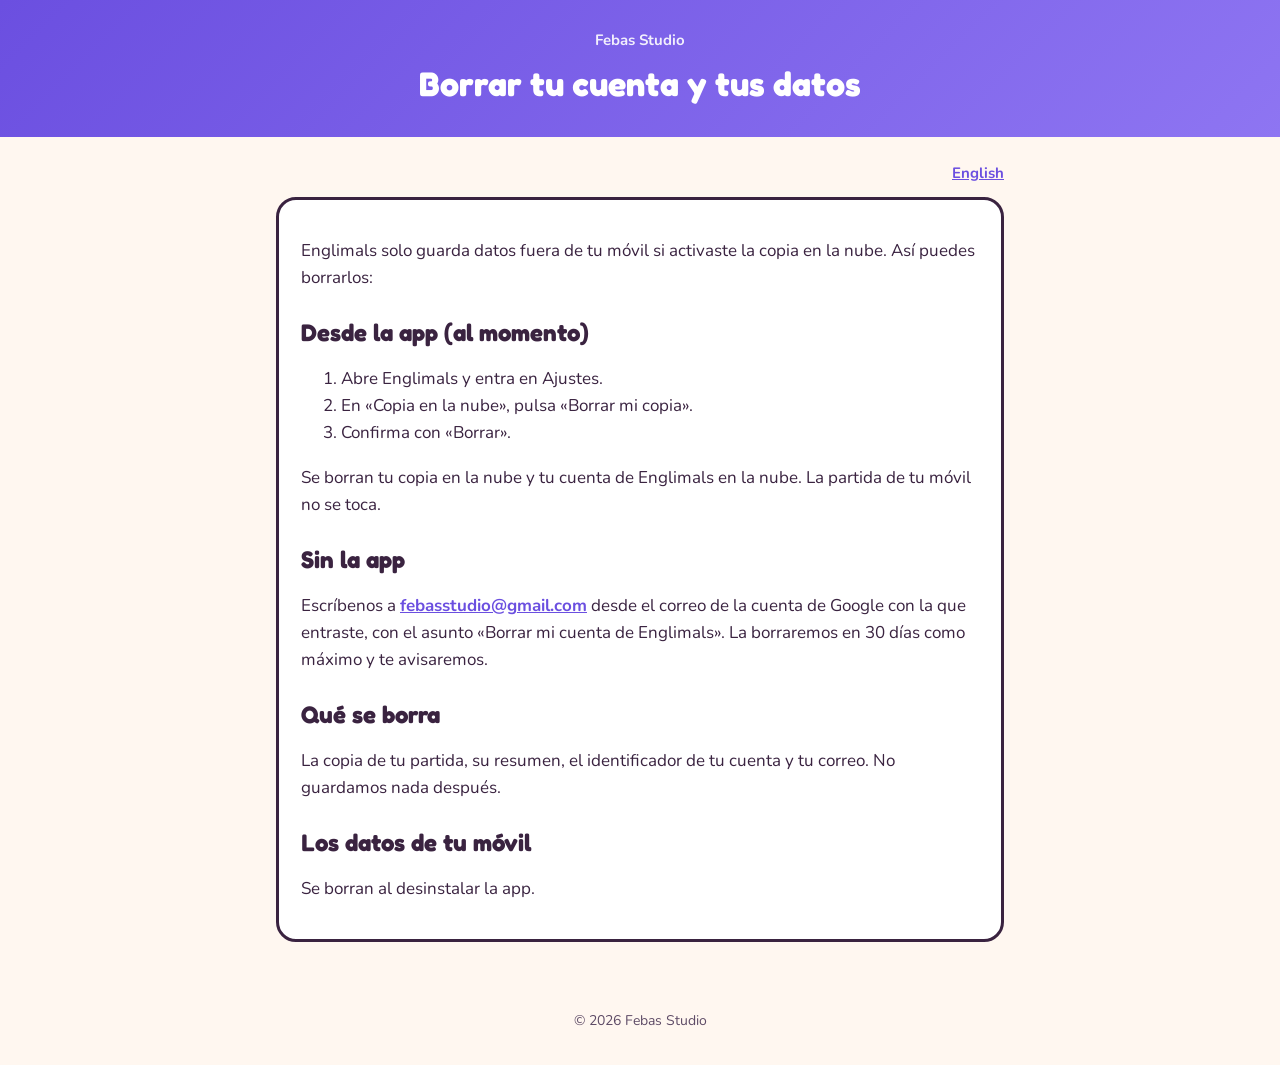
==== englimals/borrar-cuenta.html @ ffee503f "Web de Febas Studio: páginas de Englimals (privacidad, términos, borrar cuenta, soporte) Co-Authored" ====
<!doctype html>
<html lang="es">
<head>
<meta charset="utf-8">
<meta name="viewport" content="width=device-width, initial-scale=1">
<title>Borrar tu cuenta · Englimals</title>
<link rel="preconnect" href="https://fonts.googleapis.com">
<link rel="stylesheet" href="https://fonts.googleapis.com/css2?family=Fredoka:wght@600&family=Nunito:wght@400;700&display=swap">
<link rel="stylesheet" href="../estilo.css">
</head>
<body>
<header>
<a class="estudio" href="../index.html">Febas Studio</a>

<h1>Borrar tu cuenta y tus datos</h1>
</header>
<main>
<p class="idioma"><a href="en/delete-account.html">English</a></p>
<div class="tarjeta">
<p>Englimals solo guarda datos fuera de tu móvil si activaste la copia en la nube. Así puedes borrarlos:</p>
<h2>Desde la app (al momento)</h2>
<ol>
<li>Abre Englimals y entra en Ajustes.</li>
<li>En «Copia en la nube», pulsa «Borrar mi copia».</li>
<li>Confirma con «Borrar».</li>
</ol>
<p>Se borran tu copia en la nube y tu cuenta de Englimals en la nube. La partida de tu móvil no se toca.</p>
<h2>Sin la app</h2>
<p>Escríbenos a <a href="mailto:febasstudio@gmail.com">febasstudio@gmail.com</a> desde el correo de la cuenta de Google con la que entraste, con el asunto «Borrar mi cuenta de Englimals». La borraremos en 30 días como máximo y te avisaremos.</p>
<h2>Qué se borra</h2>
<p>La copia de tu partida, su resumen, el identificador de tu cuenta y tu correo. No guardamos nada después.</p>
<h2>Los datos de tu móvil</h2>
<p>Se borran al desinstalar la app.</p>
</div>
</main>
<footer>© 2026 Febas Studio</footer>
</body>
</html>
---- estilo.css ----
:root {
  --morado: #6B4FE0;
  --morado-claro: #8E75F2;
  --tinta: #3A2340;
  --tinta-suave: #5E4B66;
  --fondo: #FFF7F0;
  --tarjeta: #FFFFFF;
  --borde: #3A2340;
}
@media (prefers-color-scheme: dark) {
  :root {
    --tinta: #F3ECFF;
    --tinta-suave: #CBBFE0;
    --fondo: #1D1626;
    --tarjeta: #2A2135;
    --borde: #B9A8E8;
  }
}
* { box-sizing: border-box; }
body {
  margin: 0;
  background: var(--fondo);
  color: var(--tinta);
  font: 17px/1.6 "Nunito", system-ui, -apple-system, "Segoe UI", sans-serif;
}
header {
  background: linear-gradient(135deg, var(--morado), var(--morado-claro));
  color: #fff;
  padding: 28px 16px 32px;
  text-align: center;
}
header a { color: #fff; text-decoration: none; }
header .estudio { display: block; font-size: 15px; opacity: .9; margin-bottom: 12px; }
h1, h2, h3 { font-family: "Fredoka", "Nunito", system-ui, sans-serif; line-height: 1.2; }
header h1 { margin: 8px 0 0; font-size: 34px; }
main { max-width: 760px; margin: 0 auto; padding: 24px 16px 48px; }
.tarjeta {
  background: var(--tarjeta);
  border: 3px solid var(--borde);
  border-radius: 20px;
  padding: 20px 22px;
  margin: 0 0 20px;
}
h2 { font-size: 24px; margin: 28px 0 8px; }
.tarjeta h2:first-child { margin-top: 0; }
a { color: var(--morado); font-weight: 700; }
@media (prefers-color-scheme: dark) { a { color: #B9A8E8; } }
.fecha, .idioma { color: var(--tinta-suave); font-size: 15px; }
.idioma { text-align: right; margin: 0 0 12px; }
ul.enlaces { list-style: none; padding: 0; margin: 0; }
ul.enlaces li { margin: 10px 0; }
img.icono { width: 96px; height: 96px; border-radius: 22px; border: 3px solid #fff; }
footer { text-align: center; color: var(--tinta-suave); font-size: 14px; padding: 0 16px 32px; }
table { border-collapse: collapse; width: 100%; font-size: 15px; }
th, td { text-align: left; padding: 8px; border-bottom: 1px solid var(--tinta-suave); vertical-align: top; }
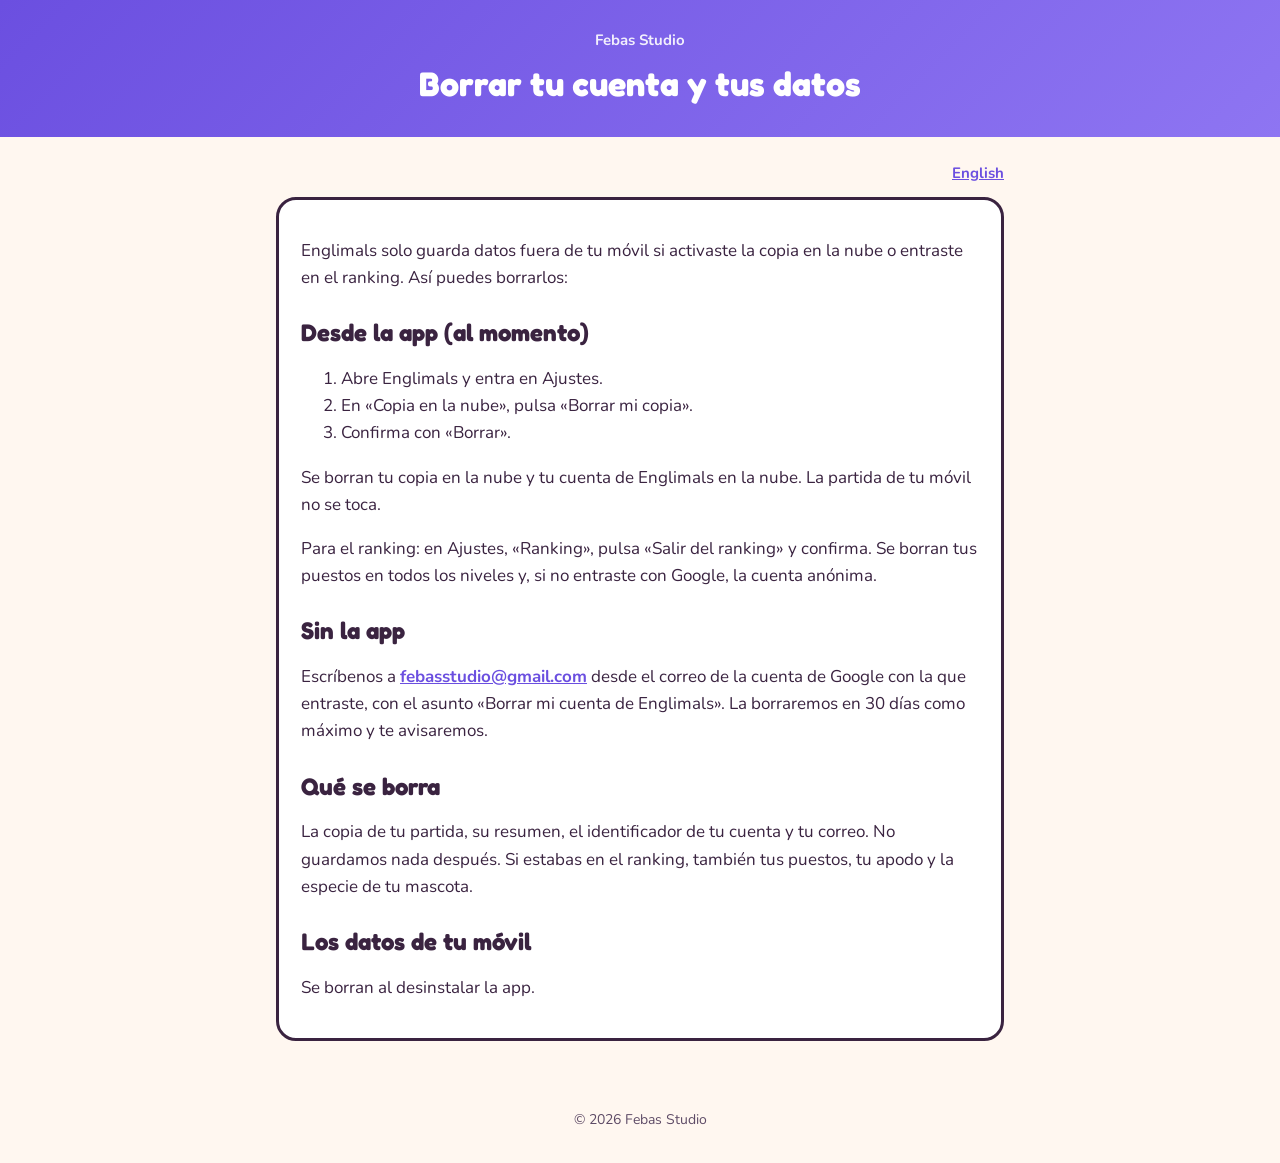
==== commit c9cf41d8: "Englimals: ranking del modo sin fin en la política de privacidad y en borrar la cuenta Co-Authored-B" ====
--- a/englimals/borrar-cuenta.html
+++ b/englimals/borrar-cuenta.html
@@ -17,7 +17,7 @@
 <main>
 <p class="idioma"><a href="en/delete-account.html">English</a></p>
 <div class="tarjeta">
-<p>Englimals solo guarda datos fuera de tu móvil si activaste la copia en la nube. Así puedes borrarlos:</p>
+<p>Englimals solo guarda datos fuera de tu móvil si activaste la copia en la nube o entraste en el ranking. Así puedes borrarlos:</p>
 <h2>Desde la app (al momento)</h2>
 <ol>
 <li>Abre Englimals y entra en Ajustes.</li>
@@ -25,10 +25,11 @@
 <li>Confirma con «Borrar».</li>
 </ol>
 <p>Se borran tu copia en la nube y tu cuenta de Englimals en la nube. La partida de tu móvil no se toca.</p>
+<p>Para el ranking: en Ajustes, «Ranking», pulsa «Salir del ranking» y confirma. Se borran tus puestos en todos los niveles y, si no entraste con Google, la cuenta anónima.</p>
 <h2>Sin la app</h2>
 <p>Escríbenos a <a href="mailto:febasstudio@gmail.com">febasstudio@gmail.com</a> desde el correo de la cuenta de Google con la que entraste, con el asunto «Borrar mi cuenta de Englimals». La borraremos en 30 días como máximo y te avisaremos.</p>
 <h2>Qué se borra</h2>
-<p>La copia de tu partida, su resumen, el identificador de tu cuenta y tu correo. No guardamos nada después.</p>
+<p>La copia de tu partida, su resumen, el identificador de tu cuenta y tu correo. No guardamos nada después. Si estabas en el ranking, también tus puestos, tu apodo y la especie de tu mascota.</p>
 <h2>Los datos de tu móvil</h2>
 <p>Se borran al desinstalar la app.</p>
 </div>
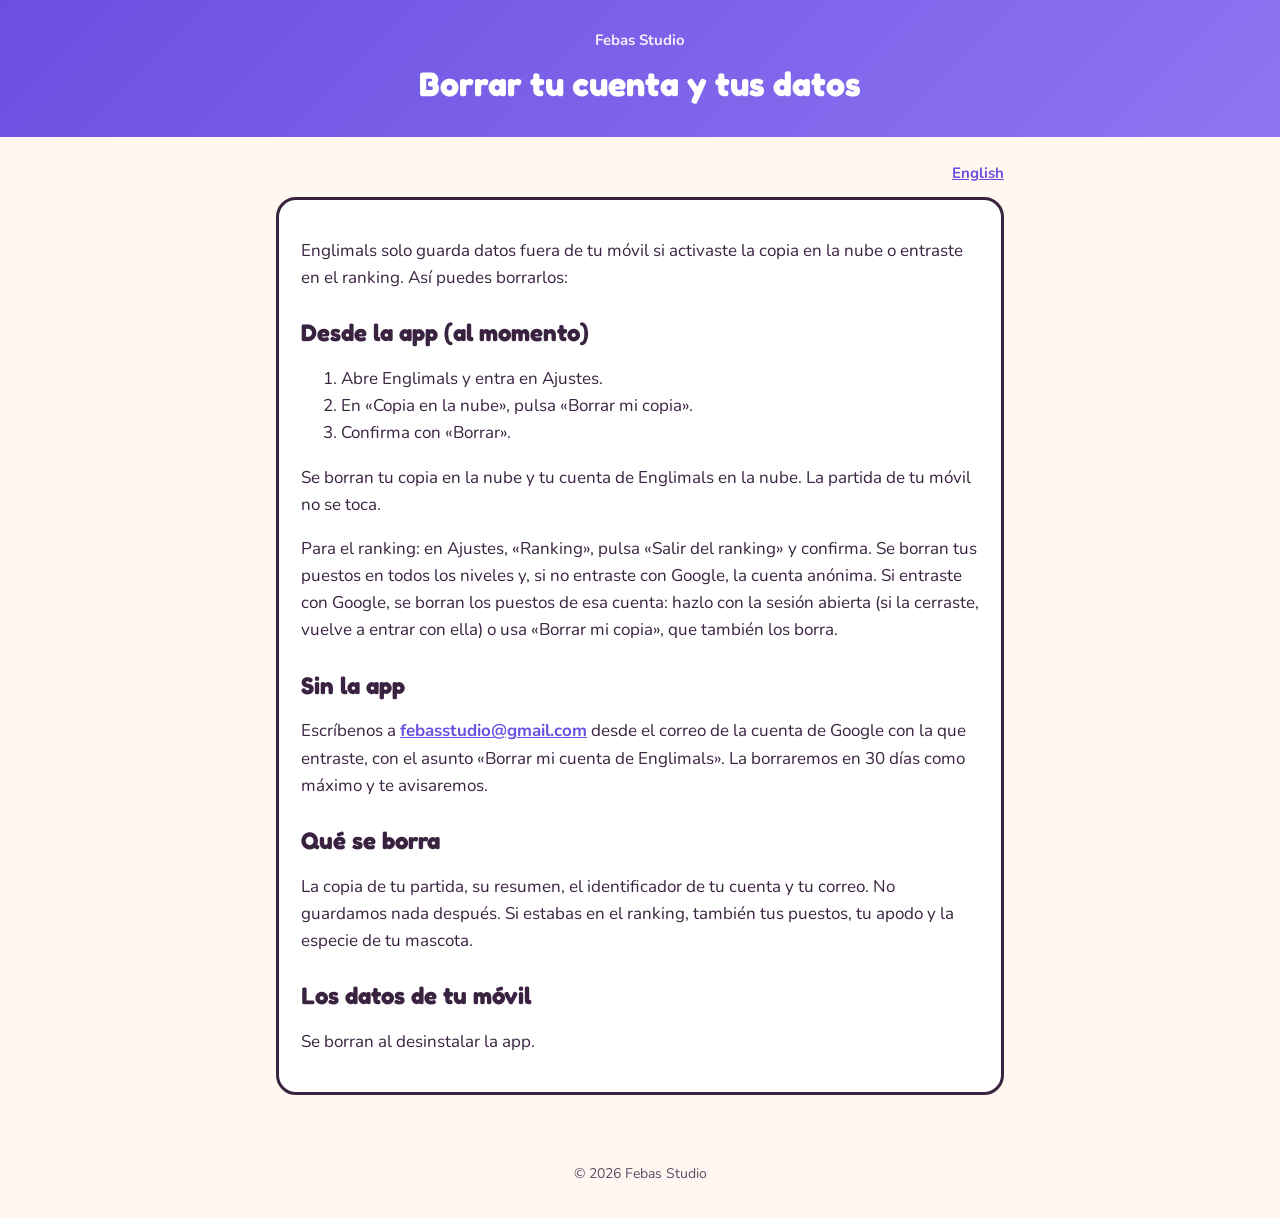
==== commit dc87116c: "Englimals: el ranking se guarda con el id de la cuenta (anónima o de Google) y qué pasa al cerrar la" ====
--- a/englimals/borrar-cuenta.html
+++ b/englimals/borrar-cuenta.html
@@ -25,7 +25,7 @@
 <li>Confirma con «Borrar».</li>
 </ol>
 <p>Se borran tu copia en la nube y tu cuenta de Englimals en la nube. La partida de tu móvil no se toca.</p>
-<p>Para el ranking: en Ajustes, «Ranking», pulsa «Salir del ranking» y confirma. Se borran tus puestos en todos los niveles y, si no entraste con Google, la cuenta anónima.</p>
+<p>Para el ranking: en Ajustes, «Ranking», pulsa «Salir del ranking» y confirma. Se borran tus puestos en todos los niveles y, si no entraste con Google, la cuenta anónima. Si entraste con Google, se borran los puestos de esa cuenta: hazlo con la sesión abierta (si la cerraste, vuelve a entrar con ella) o usa «Borrar mi copia», que también los borra.</p>
 <h2>Sin la app</h2>
 <p>Escríbenos a <a href="mailto:febasstudio@gmail.com">febasstudio@gmail.com</a> desde el correo de la cuenta de Google con la que entraste, con el asunto «Borrar mi cuenta de Englimals». La borraremos en 30 días como máximo y te avisaremos.</p>
 <h2>Qué se borra</h2>
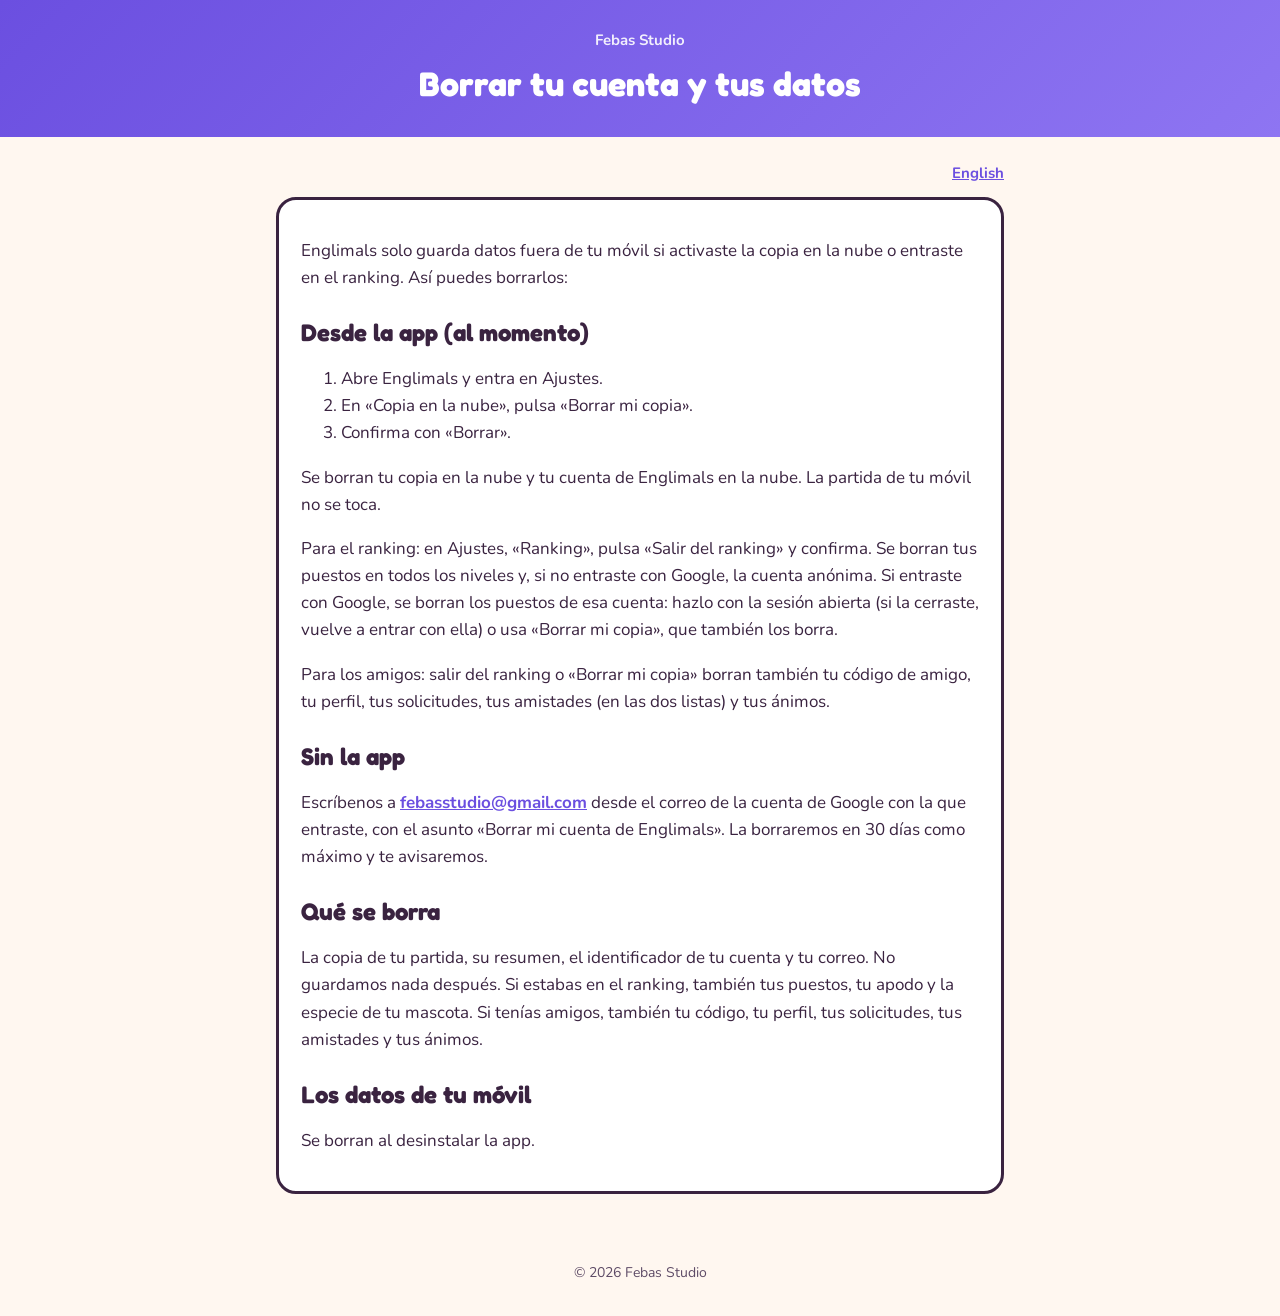
==== commit 398d6070: "Englimals: amigos en la política de privacidad y en borrar la cuenta Co-Authored-By: Claude Opus 5.5" ====
--- a/englimals/borrar-cuenta.html
+++ b/englimals/borrar-cuenta.html
@@ -26,10 +26,11 @@
 </ol>
 <p>Se borran tu copia en la nube y tu cuenta de Englimals en la nube. La partida de tu móvil no se toca.</p>
 <p>Para el ranking: en Ajustes, «Ranking», pulsa «Salir del ranking» y confirma. Se borran tus puestos en todos los niveles y, si no entraste con Google, la cuenta anónima. Si entraste con Google, se borran los puestos de esa cuenta: hazlo con la sesión abierta (si la cerraste, vuelve a entrar con ella) o usa «Borrar mi copia», que también los borra.</p>
+<p>Para los amigos: salir del ranking o «Borrar mi copia» borran también tu código de amigo, tu perfil, tus solicitudes, tus amistades (en las dos listas) y tus ánimos.</p>
 <h2>Sin la app</h2>
 <p>Escríbenos a <a href="mailto:febasstudio@gmail.com">febasstudio@gmail.com</a> desde el correo de la cuenta de Google con la que entraste, con el asunto «Borrar mi cuenta de Englimals». La borraremos en 30 días como máximo y te avisaremos.</p>
 <h2>Qué se borra</h2>
-<p>La copia de tu partida, su resumen, el identificador de tu cuenta y tu correo. No guardamos nada después. Si estabas en el ranking, también tus puestos, tu apodo y la especie de tu mascota.</p>
+<p>La copia de tu partida, su resumen, el identificador de tu cuenta y tu correo. No guardamos nada después. Si estabas en el ranking, también tus puestos, tu apodo y la especie de tu mascota. Si tenías amigos, también tu código, tu perfil, tus solicitudes, tus amistades y tus ánimos.</p>
 <h2>Los datos de tu móvil</h2>
 <p>Se borran al desinstalar la app.</p>
 </div>
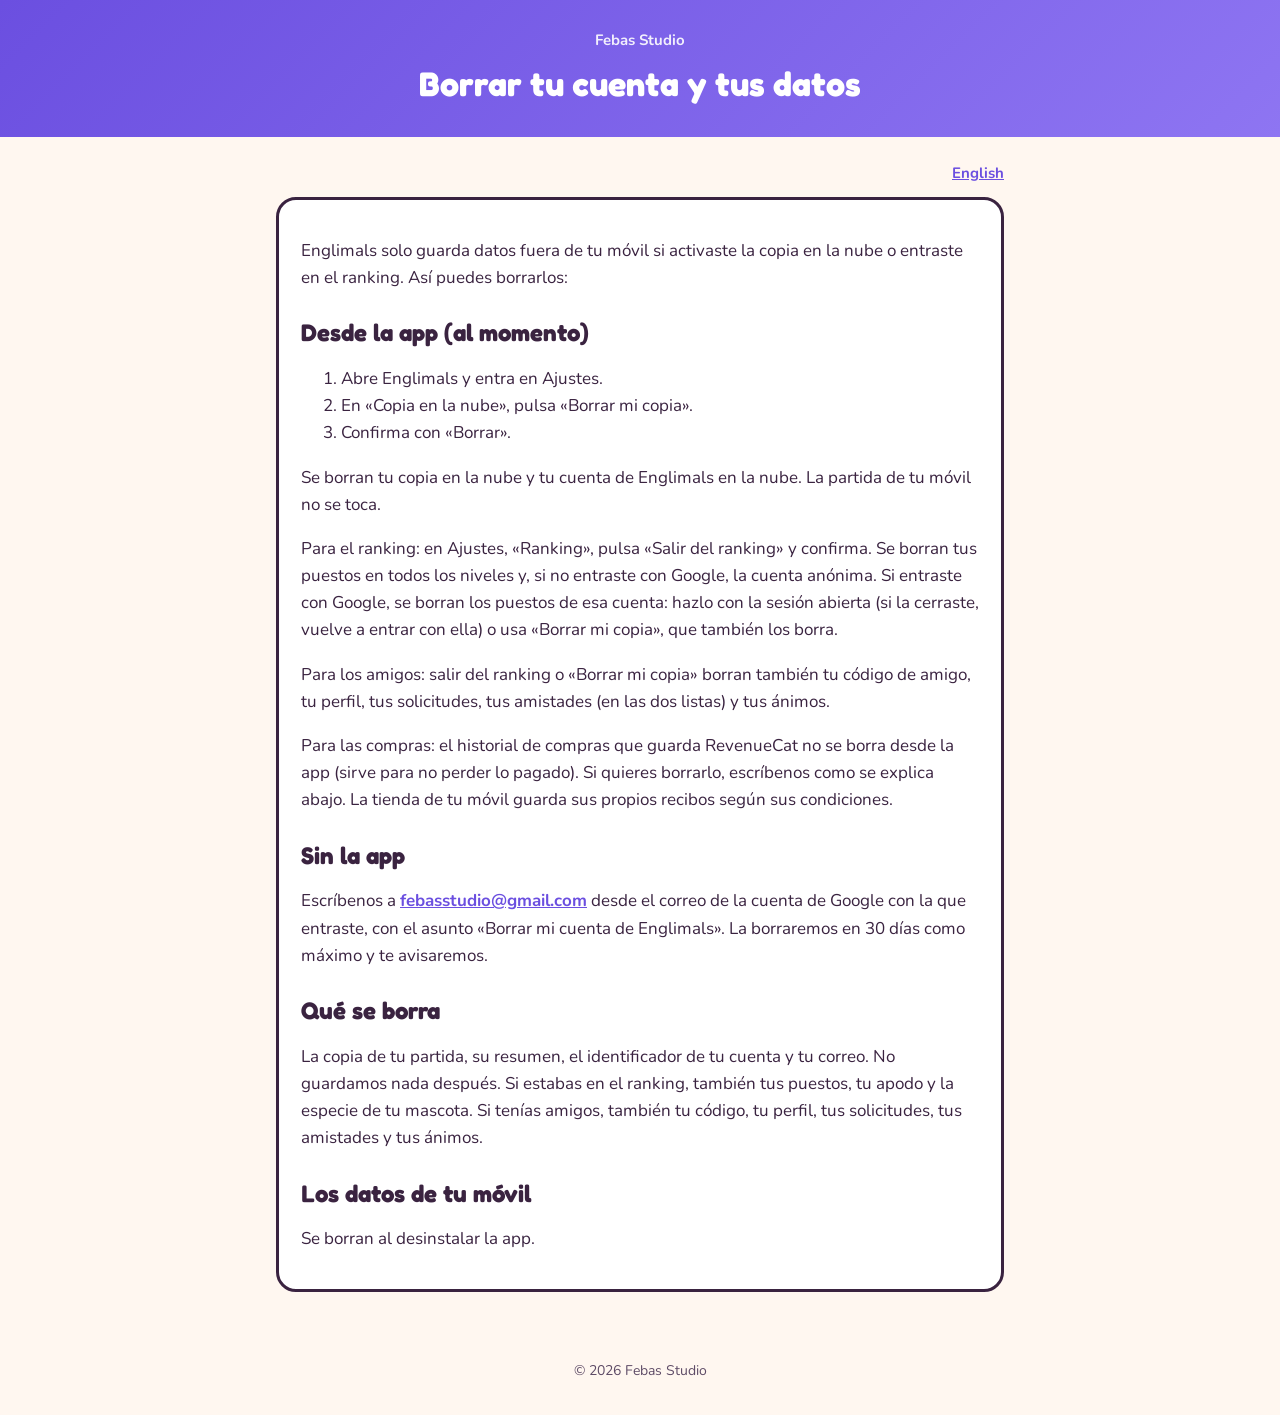
==== commit 10e34f83: "Englimals: anuncios y compras en la política de privacidad, en los términos y en borrar la cuenta Co" ====
--- a/englimals/borrar-cuenta.html
+++ b/englimals/borrar-cuenta.html
@@ -27,6 +27,7 @@
 <p>Se borran tu copia en la nube y tu cuenta de Englimals en la nube. La partida de tu móvil no se toca.</p>
 <p>Para el ranking: en Ajustes, «Ranking», pulsa «Salir del ranking» y confirma. Se borran tus puestos en todos los niveles y, si no entraste con Google, la cuenta anónima. Si entraste con Google, se borran los puestos de esa cuenta: hazlo con la sesión abierta (si la cerraste, vuelve a entrar con ella) o usa «Borrar mi copia», que también los borra.</p>
 <p>Para los amigos: salir del ranking o «Borrar mi copia» borran también tu código de amigo, tu perfil, tus solicitudes, tus amistades (en las dos listas) y tus ánimos.</p>
+<p>Para las compras: el historial de compras que guarda RevenueCat no se borra desde la app (sirve para no perder lo pagado). Si quieres borrarlo, escríbenos como se explica abajo. La tienda de tu móvil guarda sus propios recibos según sus condiciones.</p>
 <h2>Sin la app</h2>
 <p>Escríbenos a <a href="mailto:febasstudio@gmail.com">febasstudio@gmail.com</a> desde el correo de la cuenta de Google con la que entraste, con el asunto «Borrar mi cuenta de Englimals». La borraremos en 30 días como máximo y te avisaremos.</p>
 <h2>Qué se borra</h2>
